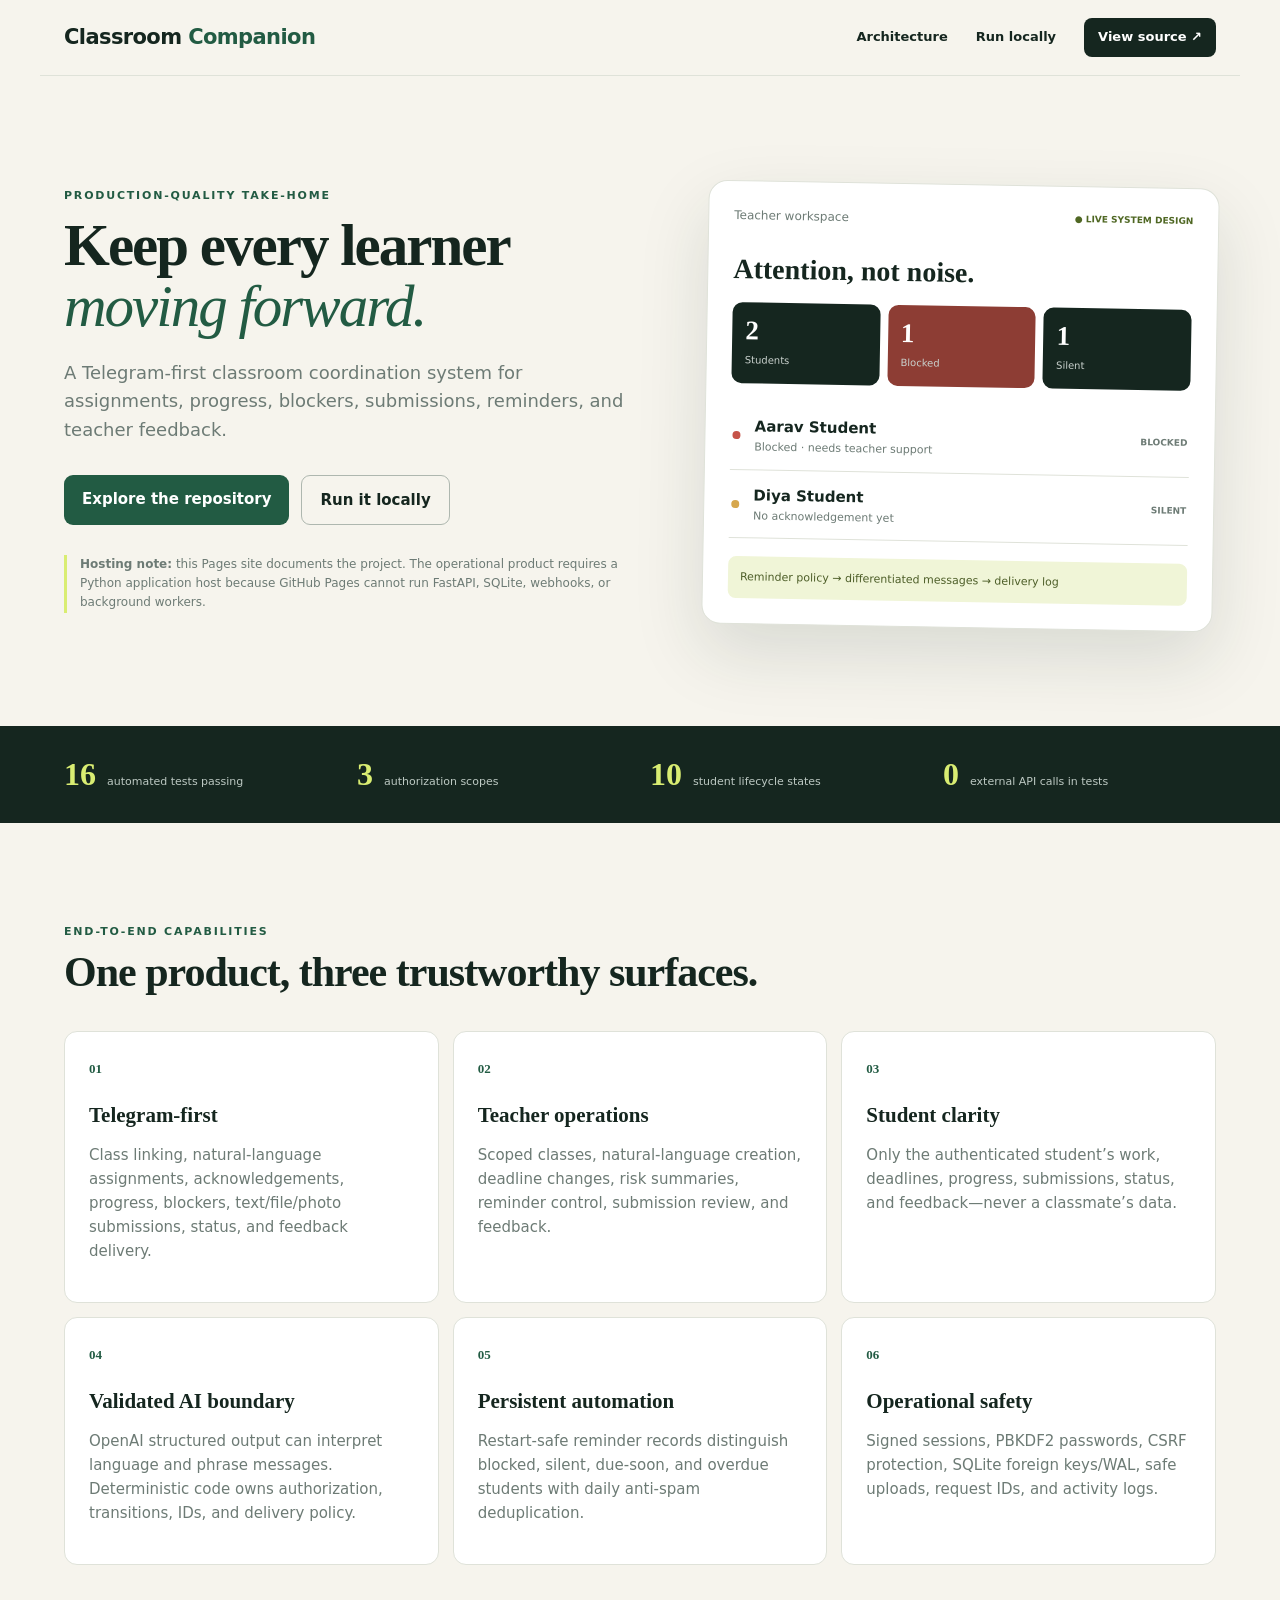
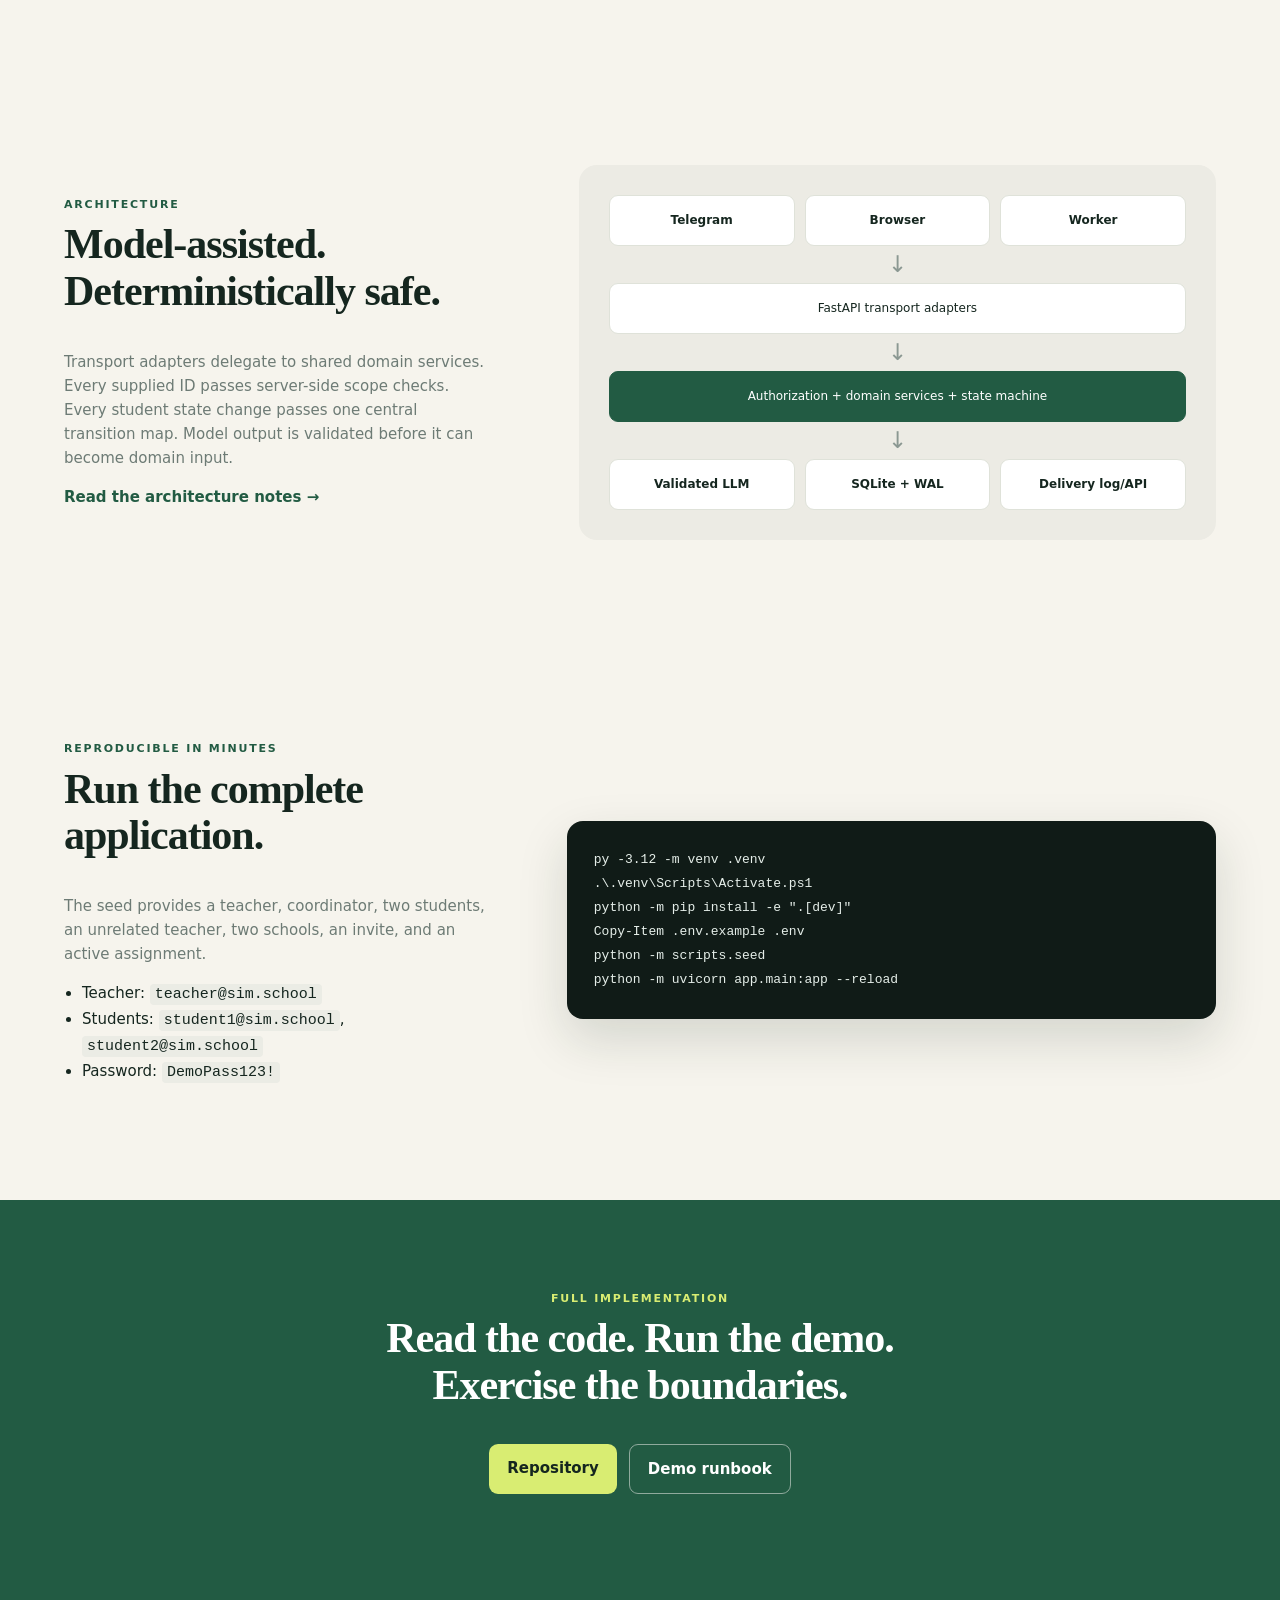
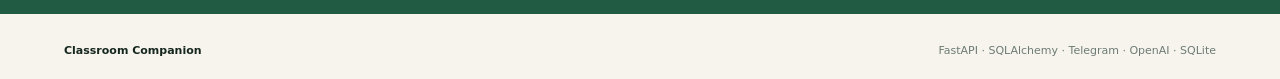
==== site/index.html @ 124a56d0 "docs: add GitHub Pages project site" ====
<!doctype html>
<html lang="en">
<head>
  <meta charset="utf-8">
  <meta name="viewport" content="width=device-width, initial-scale=1">
  <meta name="description" content="Classroom Companion — a Telegram-first classroom coordination system built with FastAPI, SQLAlchemy, OpenAI, and SQLite.">
  <title>Classroom Companion · Engineering Project</title>
  <link rel="icon" href="favicon.svg" type="image/svg+xml">
  <link rel="stylesheet" href="styles.css">
</head>
<body>
  <nav>
    <a class="brand" href="#top">Classroom <span>Companion</span></a>
    <div>
      <a href="#architecture">Architecture</a>
      <a href="#run">Run locally</a>
      <a class="nav-cta" href="https://github.com/karthikLagudu/classroom-companion">View source ↗</a>
    </div>
  </nav>

  <main id="top">
    <section class="hero">
      <div class="hero-copy">
        <p class="eyebrow">PRODUCTION-QUALITY TAKE-HOME</p>
        <h1>Keep every learner<br><em>moving forward.</em></h1>
        <p class="lede">A Telegram-first classroom coordination system for assignments, progress, blockers, submissions, reminders, and teacher feedback.</p>
        <div class="actions">
          <a class="primary" href="https://github.com/karthikLagudu/classroom-companion">Explore the repository</a>
          <a class="secondary" href="#run">Run it locally</a>
        </div>
        <p class="hosting-note"><strong>Hosting note:</strong> this Pages site documents the project. The operational product requires a Python application host because GitHub Pages cannot run FastAPI, SQLite, webhooks, or background workers.</p>
      </div>
      <div class="product-card">
        <div class="card-top"><span>Teacher workspace</span><b>● LIVE SYSTEM DESIGN</b></div>
        <h2>Attention, not noise.</h2>
        <div class="metrics">
          <div><strong>2</strong><span>Students</span></div>
          <div class="risk"><strong>1</strong><span>Blocked</span></div>
          <div><strong>1</strong><span>Silent</span></div>
        </div>
        <div class="student"><i class="blocked"></i><p><strong>Aarav Student</strong><span>Blocked · needs teacher support</span></p><b>BLOCKED</b></div>
        <div class="student"><i class="silent"></i><p><strong>Diya Student</strong><span>No acknowledgement yet</span></p><b>SILENT</b></div>
        <div class="delivery">Reminder policy → differentiated messages → delivery log</div>
      </div>
    </section>

    <section class="proof">
      <div><strong>16</strong><span>automated tests passing</span></div>
      <div><strong>3</strong><span>authorization scopes</span></div>
      <div><strong>10</strong><span>student lifecycle states</span></div>
      <div><strong>0</strong><span>external API calls in tests</span></div>
    </section>

    <section class="section" id="capabilities">
      <p class="eyebrow">END-TO-END CAPABILITIES</p>
      <h2>One product, three trustworthy surfaces.</h2>
      <div class="feature-grid">
        <article><span>01</span><h3>Telegram-first</h3><p>Class linking, natural-language assignments, acknowledgements, progress, blockers, text/file/photo submissions, status, and feedback delivery.</p></article>
        <article><span>02</span><h3>Teacher operations</h3><p>Scoped classes, natural-language creation, deadline changes, risk summaries, reminder control, submission review, and feedback.</p></article>
        <article><span>03</span><h3>Student clarity</h3><p>Only the authenticated student’s work, deadlines, progress, submissions, status, and feedback—never a classmate’s data.</p></article>
        <article><span>04</span><h3>Validated AI boundary</h3><p>OpenAI structured output can interpret language and phrase messages. Deterministic code owns authorization, transitions, IDs, and delivery policy.</p></article>
        <article><span>05</span><h3>Persistent automation</h3><p>Restart-safe reminder records distinguish blocked, silent, due-soon, and overdue students with daily anti-spam deduplication.</p></article>
        <article><span>06</span><h3>Operational safety</h3><p>Signed sessions, PBKDF2 passwords, CSRF protection, SQLite foreign keys/WAL, safe uploads, request IDs, and activity logs.</p></article>
      </div>
    </section>

    <section class="section architecture" id="architecture">
      <div>
        <p class="eyebrow">ARCHITECTURE</p>
        <h2>Model-assisted.<br>Deterministically safe.</h2>
        <p>Transport adapters delegate to shared domain services. Every supplied ID passes server-side scope checks. Every student state change passes one central transition map. Model output is validated before it can become domain input.</p>
        <a class="text-link" href="https://github.com/karthikLagudu/classroom-companion/blob/main/ARCHITECTURE.md">Read the architecture notes →</a>
      </div>
      <div class="flow" aria-label="Application architecture diagram">
        <div class="flow-row"><b>Telegram</b><b>Browser</b><b>Worker</b></div>
        <span>↓</span>
        <div class="flow-box">FastAPI transport adapters</div>
        <span>↓</span>
        <div class="flow-box accent">Authorization + domain services + state machine</div>
        <span>↓</span>
        <div class="flow-row"><b>Validated LLM</b><b>SQLite + WAL</b><b>Delivery log/API</b></div>
      </div>
    </section>

    <section class="section run" id="run">
      <div>
        <p class="eyebrow">REPRODUCIBLE IN MINUTES</p>
        <h2>Run the complete application.</h2>
        <p>The seed provides a teacher, coordinator, two students, an unrelated teacher, two schools, an invite, and an active assignment.</p>
        <ul>
          <li>Teacher: <code>teacher@sim.school</code></li>
          <li>Students: <code>student1@sim.school</code>, <code>student2@sim.school</code></li>
          <li>Password: <code>DemoPass123!</code></li>
        </ul>
      </div>
      <pre><code>py -3.12 -m venv .venv
.\.venv\Scripts\Activate.ps1
python -m pip install -e ".[dev]"
Copy-Item .env.example .env
python -m scripts.seed
python -m uvicorn app.main:app --reload</code></pre>
    </section>

    <section class="cta">
      <p class="eyebrow">FULL IMPLEMENTATION</p>
      <h2>Read the code. Run the demo.<br>Exercise the boundaries.</h2>
      <div class="actions">
        <a class="primary" href="https://github.com/karthikLagudu/classroom-companion">Repository</a>
        <a class="secondary light" href="https://github.com/karthikLagudu/classroom-companion/blob/main/DEMO.md">Demo runbook</a>
      </div>
    </section>
  </main>

  <footer><span>Classroom Companion</span><span>FastAPI · SQLAlchemy · Telegram · OpenAI · SQLite</span></footer>
</body>
</html>
---- site/styles.css ----
:root{--ink:#15261f;--green:#225b43;--lime:#d9ed72;--paper:#f6f4ed;--card:#fff;--muted:#6d7b75;--line:#dfe2d9;--red:#8d3d34}*{box-sizing:border-box}html{scroll-behavior:smooth}body{margin:0;background:var(--paper);color:var(--ink);font:15px/1.6 Inter,ui-sans-serif,system-ui,-apple-system,"Segoe UI",sans-serif}nav{height:76px;max-width:1200px;margin:auto;padding:0 24px;display:flex;align-items:center;justify-content:space-between;border-bottom:1px solid var(--line)}nav>div{display:flex;align-items:center;gap:28px}nav a{color:var(--ink);text-decoration:none;font-size:13px;font-weight:750}.brand{font-size:21px!important;font-weight:900!important;letter-spacing:-.6px}.brand span{color:var(--green)}.nav-cta{background:var(--ink);color:white!important;padding:9px 14px;border-radius:8px}main{overflow:hidden}.hero{max-width:1200px;margin:auto;min-height:650px;padding:82px 24px 72px;display:grid;grid-template-columns:1.05fr .95fr;gap:76px;align-items:center}.eyebrow{font-size:11px!important;letter-spacing:1.8px;font-weight:900;color:var(--green)!important;margin:0 0 8px!important}.hero h1{font:700 59px/1.03 Georgia,serif;letter-spacing:-2px;margin:10px 0 22px}.hero h1 em{color:var(--green);font-weight:400}.lede{color:var(--muted);font-size:18px;max-width:620px}.actions{display:flex;gap:12px;margin:30px 0}.actions a{padding:12px 18px;border-radius:9px;text-decoration:none;font-weight:850}.primary{background:var(--green);color:white}.secondary{border:1px solid #aeb7af;color:var(--ink)}.hosting-note{max-width:620px;font-size:12px;color:var(--muted);border-left:3px solid var(--lime);padding-left:13px}.product-card{background:var(--card);border:1px solid var(--line);border-radius:19px;padding:25px;box-shadow:0 28px 70px rgba(26,47,38,.13);transform:rotate(1deg)}.card-top{display:flex;justify-content:space-between;font-size:12px;color:var(--muted)}.card-top b{font-size:9px;color:#4f6723}.product-card h2{font:700 28px Georgia,serif;margin:28px 0 17px}.metrics{display:grid;grid-template-columns:repeat(3,1fr);gap:8px;margin-bottom:18px}.metrics div{background:var(--ink);color:white;border-radius:10px;padding:13px}.metrics .risk{background:var(--red)}.metrics strong{display:block;font:700 27px Georgia,serif}.metrics span{font-size:10px;color:#c9d1cd}.student{display:grid;grid-template-columns:10px 1fr auto;gap:12px;align-items:center;padding:13px 2px;border-bottom:1px solid var(--line)}.student i{width:8px;height:8px;border-radius:50%}.student i.blocked{background:#c65349}.student i.silent{background:#d6a74d}.student p{margin:0;display:flex;flex-direction:column}.student p span{font-size:11px;color:var(--muted)}.student>b{font-size:9px;color:var(--muted)}.delivery{margin-top:18px;background:#f0f5d7;padding:12px;border-radius:8px;font-size:11px;color:#4d5e28}.proof{background:var(--ink);color:white;display:grid;grid-template-columns:repeat(4,1fr);padding:30px max(24px,calc((100vw - 1152px)/2));gap:20px}.proof div{display:flex;align-items:baseline;gap:11px}.proof strong{font:700 32px Georgia,serif;color:var(--lime)}.proof span{font-size:11px;color:#bdc9c3}.section{max-width:1200px;margin:auto;padding:100px 24px}.section>h2,.architecture h2,.run h2,.cta h2{font:700 42px/1.1 Georgia,serif;letter-spacing:-1px;margin:8px 0 36px}.feature-grid{display:grid;grid-template-columns:repeat(3,1fr);gap:14px}.feature-grid article{background:var(--card);border:1px solid var(--line);border-radius:13px;padding:24px;min-height:225px}.feature-grid article>span{font:700 13px Georgia,serif;color:var(--green)}.feature-grid h3{font:700 21px Georgia,serif;margin:23px 0 9px}.feature-grid p,.architecture p,.run p{color:var(--muted)}.architecture{display:grid;grid-template-columns:.8fr 1.2fr;gap:90px;align-items:center}.text-link{color:var(--green);font-weight:850;text-decoration:none}.flow{text-align:center;background:#ecebe4;border-radius:18px;padding:30px}.flow>span{display:block;color:#8b9892;font-size:23px}.flow-row{display:grid;grid-template-columns:repeat(3,1fr);gap:10px}.flow-row b,.flow-box{background:white;border:1px solid var(--line);border-radius:9px;padding:15px;font-size:12px}.flow-box.accent{background:var(--green);color:white;border-color:var(--green)}.run{display:grid;grid-template-columns:.8fr 1.2fr;gap:70px;align-items:center}.run ul{padding-left:18px}.run code{background:#ebece5;border-radius:4px;padding:2px 5px}.run pre{background:#101b17;color:#e5eee9;border-radius:16px;padding:27px;overflow:auto;box-shadow:0 20px 50px rgba(20,38,30,.15)}.run pre code{background:none;padding:0;font:13px/1.8 "Cascadia Code",Consolas,monospace}.cta{background:var(--green);color:white;text-align:center;padding:90px 24px}.cta .eyebrow{color:var(--lime)!important}.cta .secondary.light{color:white;border-color:#90aa9d}.cta .actions{justify-content:center}.cta .primary{background:var(--lime);color:var(--ink)}footer{max-width:1200px;margin:auto;padding:28px 24px;display:flex;justify-content:space-between;color:var(--muted);font-size:11px}footer span:first-child{font-weight:900;color:var(--ink)}@media(max-width:800px){nav>div>a:not(.nav-cta){display:none}.hero,.architecture,.run{grid-template-columns:1fr;gap:38px}.hero{padding-top:55px}.hero h1{font-size:43px}.proof{grid-template-columns:1fr 1fr}.feature-grid{grid-template-columns:1fr}.section{padding:70px 18px}.section>h2,.architecture h2,.run h2,.cta h2{font-size:34px}.product-card{transform:none}.flow-row{grid-template-columns:1fr}.actions{flex-wrap:wrap}footer{flex-direction:column;gap:8px}}
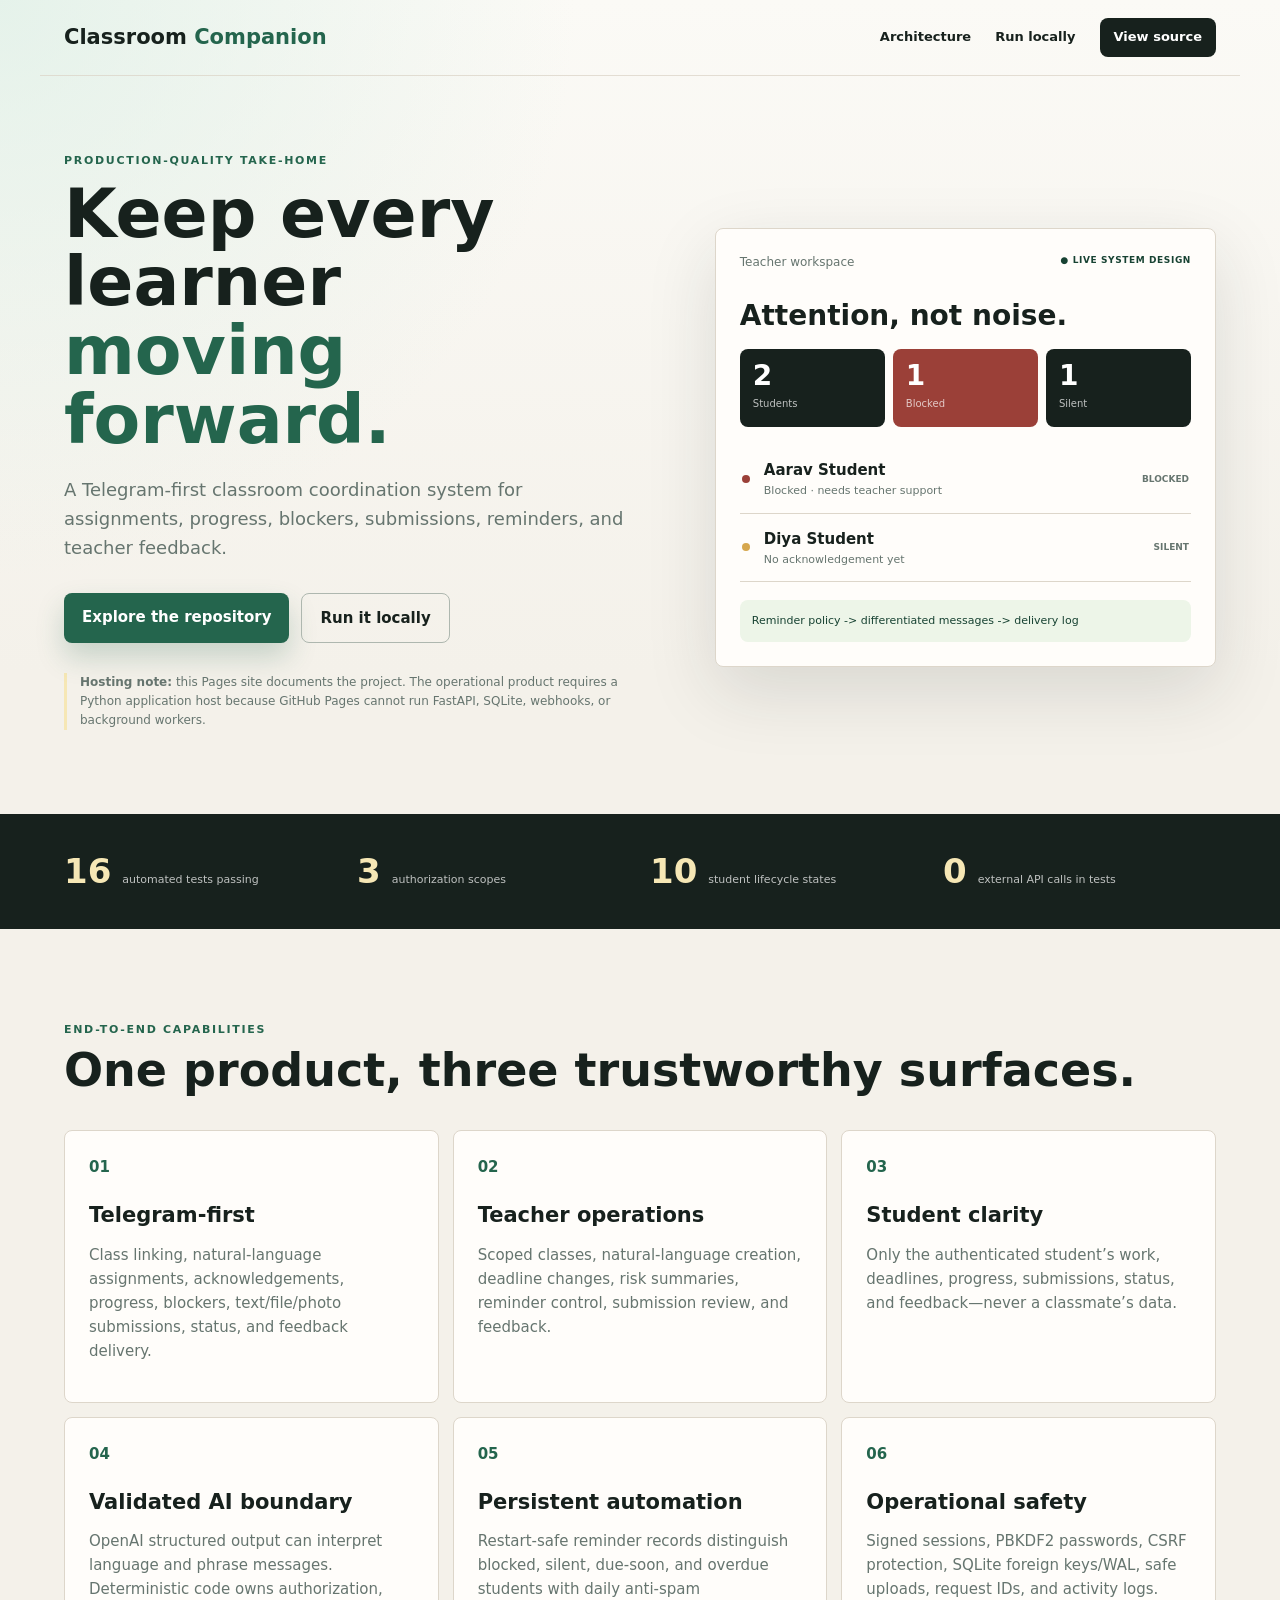
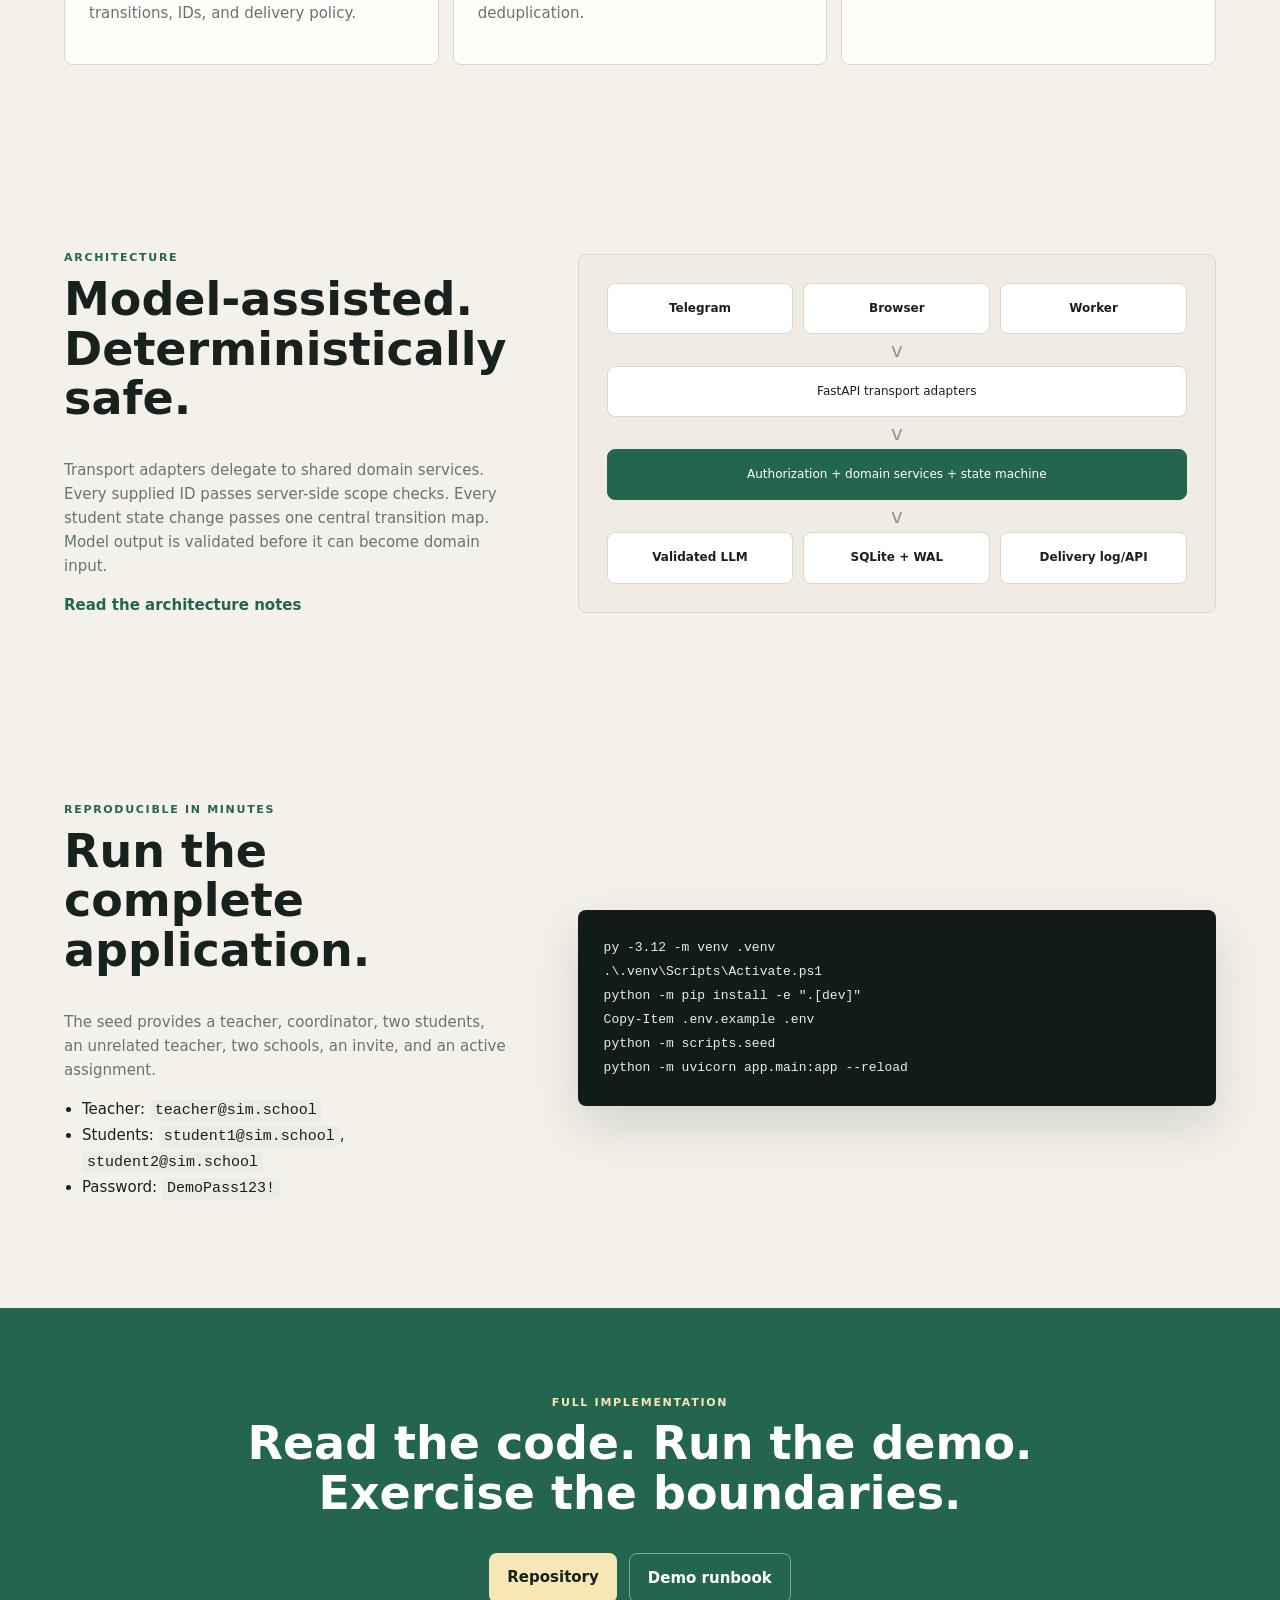
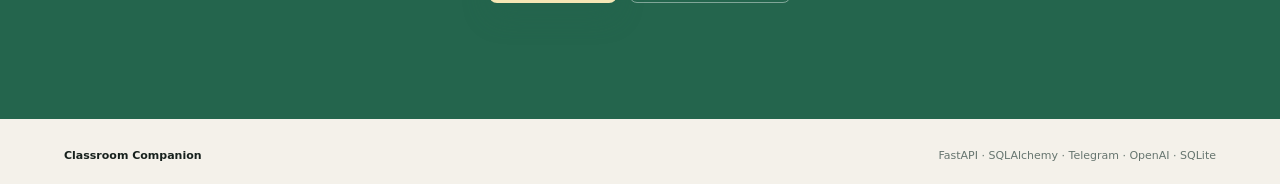
==== commit d785c172: "feat: improve application UI and pages experience" ====
--- a/site/index.html
+++ b/site/index.html
@@ -14,7 +14,7 @@
     <div>
       <a href="#architecture">Architecture</a>
       <a href="#run">Run locally</a>
-      <a class="nav-cta" href="https://github.com/karthikLagudu/classroom-companion">View source ↗</a>
+      <a class="nav-cta" href="https://github.com/karthikLagudu/classroom-companion">View source</a>
     </div>
   </nav>
 
@@ -22,7 +22,7 @@
     <section class="hero">
       <div class="hero-copy">
         <p class="eyebrow">PRODUCTION-QUALITY TAKE-HOME</p>
-        <h1>Keep every learner<br><em>moving forward.</em></h1>
+        <h1>Keep every learner <em>moving forward.</em></h1>
         <p class="lede">A Telegram-first classroom coordination system for assignments, progress, blockers, submissions, reminders, and teacher feedback.</p>
         <div class="actions">
           <a class="primary" href="https://github.com/karthikLagudu/classroom-companion">Explore the repository</a>
@@ -30,7 +30,7 @@
         </div>
         <p class="hosting-note"><strong>Hosting note:</strong> this Pages site documents the project. The operational product requires a Python application host because GitHub Pages cannot run FastAPI, SQLite, webhooks, or background workers.</p>
       </div>
-      <div class="product-card">
+      <div class="product-card" aria-label="Classroom Companion teacher dashboard preview">
         <div class="card-top"><span>Teacher workspace</span><b>● LIVE SYSTEM DESIGN</b></div>
         <h2>Attention, not noise.</h2>
         <div class="metrics">
@@ -40,7 +40,7 @@
         </div>
         <div class="student"><i class="blocked"></i><p><strong>Aarav Student</strong><span>Blocked · needs teacher support</span></p><b>BLOCKED</b></div>
         <div class="student"><i class="silent"></i><p><strong>Diya Student</strong><span>No acknowledgement yet</span></p><b>SILENT</b></div>
-        <div class="delivery">Reminder policy → differentiated messages → delivery log</div>
+        <div class="delivery">Reminder policy -> differentiated messages -> delivery log</div>
       </div>
     </section>
 
@@ -69,15 +69,15 @@
         <p class="eyebrow">ARCHITECTURE</p>
         <h2>Model-assisted.<br>Deterministically safe.</h2>
         <p>Transport adapters delegate to shared domain services. Every supplied ID passes server-side scope checks. Every student state change passes one central transition map. Model output is validated before it can become domain input.</p>
-        <a class="text-link" href="https://github.com/karthikLagudu/classroom-companion/blob/main/ARCHITECTURE.md">Read the architecture notes →</a>
+        <a class="text-link" href="https://github.com/karthikLagudu/classroom-companion/blob/main/ARCHITECTURE.md">Read the architecture notes</a>
       </div>
       <div class="flow" aria-label="Application architecture diagram">
         <div class="flow-row"><b>Telegram</b><b>Browser</b><b>Worker</b></div>
-        <span>↓</span>
+        <span>v</span>
         <div class="flow-box">FastAPI transport adapters</div>
-        <span>↓</span>
+        <span>v</span>
         <div class="flow-box accent">Authorization + domain services + state machine</div>
-        <span>↓</span>
+        <span>v</span>
         <div class="flow-row"><b>Validated LLM</b><b>SQLite + WAL</b><b>Delivery log/API</b></div>
       </div>
     </section>
--- a/site/styles.css
+++ b/site/styles.css
@@ -1,2 +1,482 @@
-:root{--ink:#15261f;--green:#225b43;--lime:#d9ed72;--paper:#f6f4ed;--card:#fff;--muted:#6d7b75;--line:#dfe2d9;--red:#8d3d34}*{box-sizing:border-box}html{scroll-behavior:smooth}body{margin:0;background:var(--paper);color:var(--ink);font:15px/1.6 Inter,ui-sans-serif,system-ui,-apple-system,"Segoe UI",sans-serif}nav{height:76px;max-width:1200px;margin:auto;padding:0 24px;display:flex;align-items:center;justify-content:space-between;border-bottom:1px solid var(--line)}nav>div{display:flex;align-items:center;gap:28px}nav a{color:var(--ink);text-decoration:none;font-size:13px;font-weight:750}.brand{font-size:21px!important;font-weight:900!important;letter-spacing:-.6px}.brand span{color:var(--green)}.nav-cta{background:var(--ink);color:white!important;padding:9px 14px;border-radius:8px}main{overflow:hidden}.hero{max-width:1200px;margin:auto;min-height:650px;padding:82px 24px 72px;display:grid;grid-template-columns:1.05fr .95fr;gap:76px;align-items:center}.eyebrow{font-size:11px!important;letter-spacing:1.8px;font-weight:900;color:var(--green)!important;margin:0 0 8px!important}.hero h1{font:700 59px/1.03 Georgia,serif;letter-spacing:-2px;margin:10px 0 22px}.hero h1 em{color:var(--green);font-weight:400}.lede{color:var(--muted);font-size:18px;max-width:620px}.actions{display:flex;gap:12px;margin:30px 0}.actions a{padding:12px 18px;border-radius:9px;text-decoration:none;font-weight:850}.primary{background:var(--green);color:white}.secondary{border:1px solid #aeb7af;color:var(--ink)}.hosting-note{max-width:620px;font-size:12px;color:var(--muted);border-left:3px solid var(--lime);padding-left:13px}.product-card{background:var(--card);border:1px solid var(--line);border-radius:19px;padding:25px;box-shadow:0 28px 70px rgba(26,47,38,.13);transform:rotate(1deg)}.card-top{display:flex;justify-content:space-between;font-size:12px;color:var(--muted)}.card-top b{font-size:9px;color:#4f6723}.product-card h2{font:700 28px Georgia,serif;margin:28px 0 17px}.metrics{display:grid;grid-template-columns:repeat(3,1fr);gap:8px;margin-bottom:18px}.metrics div{background:var(--ink);color:white;border-radius:10px;padding:13px}.metrics .risk{background:var(--red)}.metrics strong{display:block;font:700 27px Georgia,serif}.metrics span{font-size:10px;color:#c9d1cd}.student{display:grid;grid-template-columns:10px 1fr auto;gap:12px;align-items:center;padding:13px 2px;border-bottom:1px solid var(--line)}.student i{width:8px;height:8px;border-radius:50%}.student i.blocked{background:#c65349}.student i.silent{background:#d6a74d}.student p{margin:0;display:flex;flex-direction:column}.student p span{font-size:11px;color:var(--muted)}.student>b{font-size:9px;color:var(--muted)}.delivery{margin-top:18px;background:#f0f5d7;padding:12px;border-radius:8px;font-size:11px;color:#4d5e28}.proof{background:var(--ink);color:white;display:grid;grid-template-columns:repeat(4,1fr);padding:30px max(24px,calc((100vw - 1152px)/2));gap:20px}.proof div{display:flex;align-items:baseline;gap:11px}.proof strong{font:700 32px Georgia,serif;color:var(--lime)}.proof span{font-size:11px;color:#bdc9c3}.section{max-width:1200px;margin:auto;padding:100px 24px}.section>h2,.architecture h2,.run h2,.cta h2{font:700 42px/1.1 Georgia,serif;letter-spacing:-1px;margin:8px 0 36px}.feature-grid{display:grid;grid-template-columns:repeat(3,1fr);gap:14px}.feature-grid article{background:var(--card);border:1px solid var(--line);border-radius:13px;padding:24px;min-height:225px}.feature-grid article>span{font:700 13px Georgia,serif;color:var(--green)}.feature-grid h3{font:700 21px Georgia,serif;margin:23px 0 9px}.feature-grid p,.architecture p,.run p{color:var(--muted)}.architecture{display:grid;grid-template-columns:.8fr 1.2fr;gap:90px;align-items:center}.text-link{color:var(--green);font-weight:850;text-decoration:none}.flow{text-align:center;background:#ecebe4;border-radius:18px;padding:30px}.flow>span{display:block;color:#8b9892;font-size:23px}.flow-row{display:grid;grid-template-columns:repeat(3,1fr);gap:10px}.flow-row b,.flow-box{background:white;border:1px solid var(--line);border-radius:9px;padding:15px;font-size:12px}.flow-box.accent{background:var(--green);color:white;border-color:var(--green)}.run{display:grid;grid-template-columns:.8fr 1.2fr;gap:70px;align-items:center}.run ul{padding-left:18px}.run code{background:#ebece5;border-radius:4px;padding:2px 5px}.run pre{background:#101b17;color:#e5eee9;border-radius:16px;padding:27px;overflow:auto;box-shadow:0 20px 50px rgba(20,38,30,.15)}.run pre code{background:none;padding:0;font:13px/1.8 "Cascadia Code",Consolas,monospace}.cta{background:var(--green);color:white;text-align:center;padding:90px 24px}.cta .eyebrow{color:var(--lime)!important}.cta .secondary.light{color:white;border-color:#90aa9d}.cta .actions{justify-content:center}.cta .primary{background:var(--lime);color:var(--ink)}footer{max-width:1200px;margin:auto;padding:28px 24px;display:flex;justify-content:space-between;color:var(--muted);font-size:11px}footer span:first-child{font-weight:900;color:var(--ink)}@media(max-width:800px){nav>div>a:not(.nav-cta){display:none}.hero,.architecture,.run{grid-template-columns:1fr;gap:38px}.hero{padding-top:55px}.hero h1{font-size:43px}.proof{grid-template-columns:1fr 1fr}.feature-grid{grid-template-columns:1fr}.section{padding:70px 18px}.section>h2,.architecture h2,.run h2,.cta h2{font-size:34px}.product-card{transform:none}.flow-row{grid-template-columns:1fr}.actions{flex-wrap:wrap}footer{flex-direction:column;gap:8px}}
-
+:root {
+  --ink: #17211d;
+  --green: #24654d;
+  --green-ink: #174232;
+  --mint: #dff0e7;
+  --paper: #f4f1ea;
+  --card: #fffdfa;
+  --muted: #66756f;
+  --line: #ddd6ca;
+  --red: #9b4038;
+  --gold: #f6e7b5;
+  --shadow: 0 24px 70px rgba(32, 39, 35, 0.13);
+}
+
+* {
+  box-sizing: border-box;
+}
+
+html {
+  scroll-behavior: smooth;
+}
+
+body {
+  margin: 0;
+  background:
+    radial-gradient(circle at top left, rgba(223, 240, 231, 0.78), transparent 36rem),
+    linear-gradient(180deg, #fbfaf6 0%, var(--paper) 42rem);
+  color: var(--ink);
+  font: 15px/1.6 Inter, ui-sans-serif, system-ui, -apple-system, "Segoe UI", sans-serif;
+}
+
+nav {
+  min-height: 76px;
+  max-width: 1200px;
+  margin: auto;
+  padding: 14px 24px;
+  display: flex;
+  align-items: center;
+  justify-content: space-between;
+  gap: 18px;
+  border-bottom: 1px solid rgba(221, 214, 202, 0.78);
+}
+
+nav > div {
+  display: flex;
+  align-items: center;
+  gap: 24px;
+}
+
+nav a {
+  color: var(--ink);
+  text-decoration: none;
+  font-size: 13px;
+  font-weight: 780;
+}
+
+.brand {
+  font-size: 21px !important;
+  font-weight: 900 !important;
+}
+
+.brand span {
+  color: var(--green);
+}
+
+.nav-cta,
+.primary,
+.secondary {
+  border-radius: 8px;
+}
+
+.nav-cta {
+  background: var(--ink);
+  color: white !important;
+  padding: 9px 14px;
+}
+
+main {
+  overflow: hidden;
+}
+
+.hero {
+  max-width: 1200px;
+  min-height: 650px;
+  margin: auto;
+  padding: 76px 24px 72px;
+  display: grid;
+  grid-template-columns: minmax(0, 1fr) minmax(360px, 0.86fr);
+  gap: 68px;
+  align-items: center;
+}
+
+.eyebrow {
+  margin: 0 0 8px !important;
+  color: var(--green) !important;
+  font-size: 11px !important;
+  font-weight: 900;
+  letter-spacing: 1.7px;
+  text-transform: uppercase;
+}
+
+.hero h1 {
+  margin: 10px 0 22px;
+  max-width: 680px;
+  font-size: clamp(44px, 6vw, 68px);
+  line-height: 1.01;
+  letter-spacing: 0;
+  font-weight: 900;
+}
+
+.hero h1 em {
+  color: var(--green);
+  font-style: normal;
+}
+
+.lede {
+  max-width: 620px;
+  color: var(--muted);
+  font-size: 18px;
+}
+
+.actions {
+  display: flex;
+  flex-wrap: wrap;
+  gap: 12px;
+  margin: 30px 0;
+}
+
+.actions a {
+  padding: 12px 18px;
+  text-decoration: none;
+  font-weight: 850;
+}
+
+.primary {
+  background: var(--green);
+  color: white;
+  box-shadow: 0 14px 28px rgba(36, 101, 77, 0.22);
+}
+
+.secondary {
+  border: 1px solid #aeb7af;
+  color: var(--ink);
+}
+
+.hosting-note {
+  max-width: 620px;
+  padding-left: 13px;
+  border-left: 3px solid var(--gold);
+  color: var(--muted);
+  font-size: 12px;
+}
+
+.product-card {
+  background: var(--card);
+  border: 1px solid var(--line);
+  border-radius: 8px;
+  padding: 24px;
+  box-shadow: var(--shadow);
+}
+
+.card-top {
+  display: flex;
+  justify-content: space-between;
+  gap: 12px;
+  color: var(--muted);
+  font-size: 12px;
+}
+
+.card-top b {
+  color: var(--green-ink);
+  font-size: 9px;
+  letter-spacing: 0.6px;
+}
+
+.product-card h2 {
+  margin: 28px 0 17px;
+  font-size: 28px;
+  line-height: 1.15;
+}
+
+.metrics {
+  display: grid;
+  grid-template-columns: repeat(3, 1fr);
+  gap: 8px;
+  margin-bottom: 18px;
+}
+
+.metrics div {
+  padding: 13px;
+  border-radius: 8px;
+  background: var(--ink);
+  color: white;
+}
+
+.metrics .risk {
+  background: var(--red);
+}
+
+.metrics strong {
+  display: block;
+  font-size: 28px;
+  line-height: 1;
+}
+
+.metrics span {
+  color: rgba(255, 255, 255, 0.72);
+  font-size: 10px;
+}
+
+.student {
+  display: grid;
+  grid-template-columns: 10px 1fr auto;
+  gap: 12px;
+  align-items: center;
+  padding: 13px 2px;
+  border-bottom: 1px solid var(--line);
+}
+
+.student i {
+  width: 8px;
+  height: 8px;
+  border-radius: 50%;
+}
+
+.student i.blocked {
+  background: var(--red);
+}
+
+.student i.silent {
+  background: #d6a74d;
+}
+
+.student p {
+  margin: 0;
+  display: flex;
+  flex-direction: column;
+}
+
+.student p span,
+.student > b {
+  color: var(--muted);
+  font-size: 11px;
+}
+
+.student > b {
+  font-size: 9px;
+}
+
+.delivery {
+  margin-top: 18px;
+  padding: 12px;
+  border-radius: 8px;
+  background: #edf5e8;
+  color: var(--green-ink);
+  font-size: 11px;
+}
+
+.proof {
+  display: grid;
+  grid-template-columns: repeat(4, 1fr);
+  gap: 20px;
+  padding: 30px max(24px, calc((100vw - 1152px) / 2));
+  background: var(--ink);
+  color: white;
+}
+
+.proof div {
+  display: flex;
+  align-items: baseline;
+  gap: 11px;
+}
+
+.proof strong {
+  color: var(--gold);
+  font-size: 34px;
+}
+
+.proof span {
+  color: rgba(255, 255, 255, 0.72);
+  font-size: 11px;
+}
+
+.section {
+  max-width: 1200px;
+  margin: auto;
+  padding: 92px 24px;
+}
+
+.section > h2,
+.architecture h2,
+.run h2,
+.cta h2 {
+  margin: 8px 0 34px;
+  font-size: clamp(32px, 4vw, 46px);
+  line-height: 1.08;
+  letter-spacing: 0;
+}
+
+.feature-grid {
+  display: grid;
+  grid-template-columns: repeat(3, 1fr);
+  gap: 14px;
+}
+
+.feature-grid article {
+  min-height: 225px;
+  padding: 24px;
+  border: 1px solid var(--line);
+  border-radius: 8px;
+  background: var(--card);
+}
+
+.feature-grid article > span {
+  color: var(--green);
+  font-weight: 900;
+}
+
+.feature-grid h3 {
+  margin: 24px 0 9px;
+  font-size: 21px;
+  line-height: 1.18;
+}
+
+.feature-grid p,
+.architecture p,
+.run p {
+  color: var(--muted);
+}
+
+.architecture,
+.run {
+  display: grid;
+  grid-template-columns: minmax(0, 0.82fr) minmax(0, 1.18fr);
+  gap: 70px;
+  align-items: center;
+}
+
+.text-link {
+  color: var(--green);
+  font-weight: 850;
+  text-decoration: none;
+}
+
+.flow {
+  padding: 28px;
+  border: 1px solid var(--line);
+  border-radius: 8px;
+  background: #f0ece4;
+  text-align: center;
+}
+
+.flow > span {
+  display: block;
+  color: #8b9892;
+  font-size: 20px;
+}
+
+.flow-row {
+  display: grid;
+  grid-template-columns: repeat(3, 1fr);
+  gap: 10px;
+}
+
+.flow-row b,
+.flow-box {
+  padding: 15px;
+  border: 1px solid var(--line);
+  border-radius: 8px;
+  background: white;
+  font-size: 12px;
+}
+
+.flow-box.accent {
+  background: var(--green);
+  border-color: var(--green);
+  color: white;
+}
+
+.run ul {
+  padding-left: 18px;
+}
+
+.run code {
+  padding: 2px 5px;
+  border-radius: 4px;
+  background: #ebece5;
+}
+
+.run pre {
+  overflow: auto;
+  padding: 26px;
+  border-radius: 8px;
+  background: #111b17;
+  color: #e5eee9;
+  box-shadow: 0 20px 50px rgba(20, 38, 30, 0.15);
+}
+
+.run pre code {
+  padding: 0;
+  background: none;
+  font: 13px/1.8 "Cascadia Code", Consolas, monospace;
+}
+
+.cta {
+  padding: 86px 24px;
+  background: var(--green);
+  color: white;
+  text-align: center;
+}
+
+.cta .eyebrow {
+  color: var(--gold) !important;
+}
+
+.cta .secondary.light {
+  border-color: rgba(255, 255, 255, 0.42);
+  color: white;
+}
+
+.cta .actions {
+  justify-content: center;
+}
+
+.cta .primary {
+  background: var(--gold);
+  color: var(--ink);
+}
+
+footer {
+  max-width: 1200px;
+  margin: auto;
+  padding: 28px 24px;
+  display: flex;
+  justify-content: space-between;
+  gap: 16px;
+  color: var(--muted);
+  font-size: 11px;
+}
+
+footer span:first-child {
+  color: var(--ink);
+  font-weight: 900;
+}
+
+@media (max-width: 860px) {
+  nav > div > a:not(.nav-cta) {
+    display: none;
+  }
+
+  .hero,
+  .architecture,
+  .run {
+    grid-template-columns: 1fr;
+    gap: 38px;
+  }
+
+  .hero {
+    min-height: auto;
+    padding-top: 52px;
+  }
+
+  .proof {
+    grid-template-columns: 1fr 1fr;
+  }
+
+  .feature-grid {
+    grid-template-columns: 1fr;
+  }
+
+  .section {
+    padding: 68px 18px;
+  }
+
+  .flow-row {
+    grid-template-columns: 1fr;
+  }
+
+  footer {
+    flex-direction: column;
+  }
+}
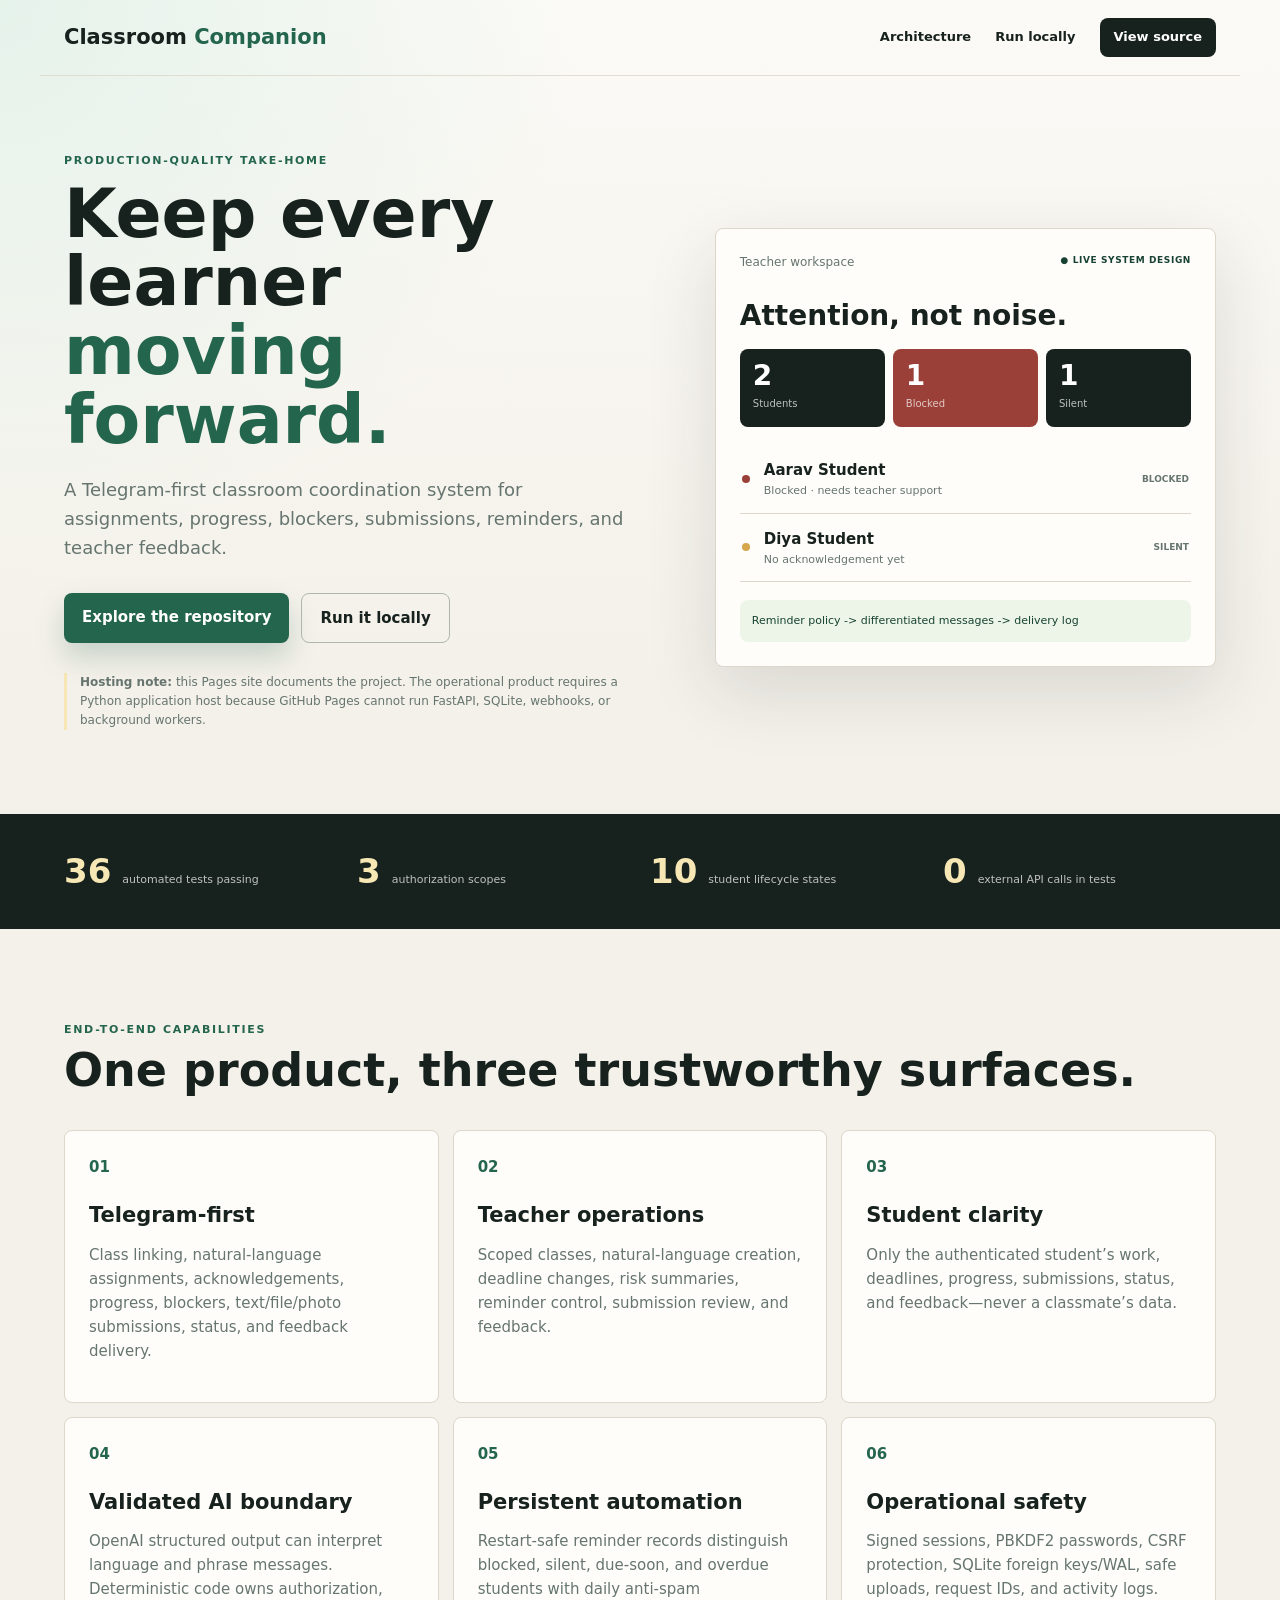
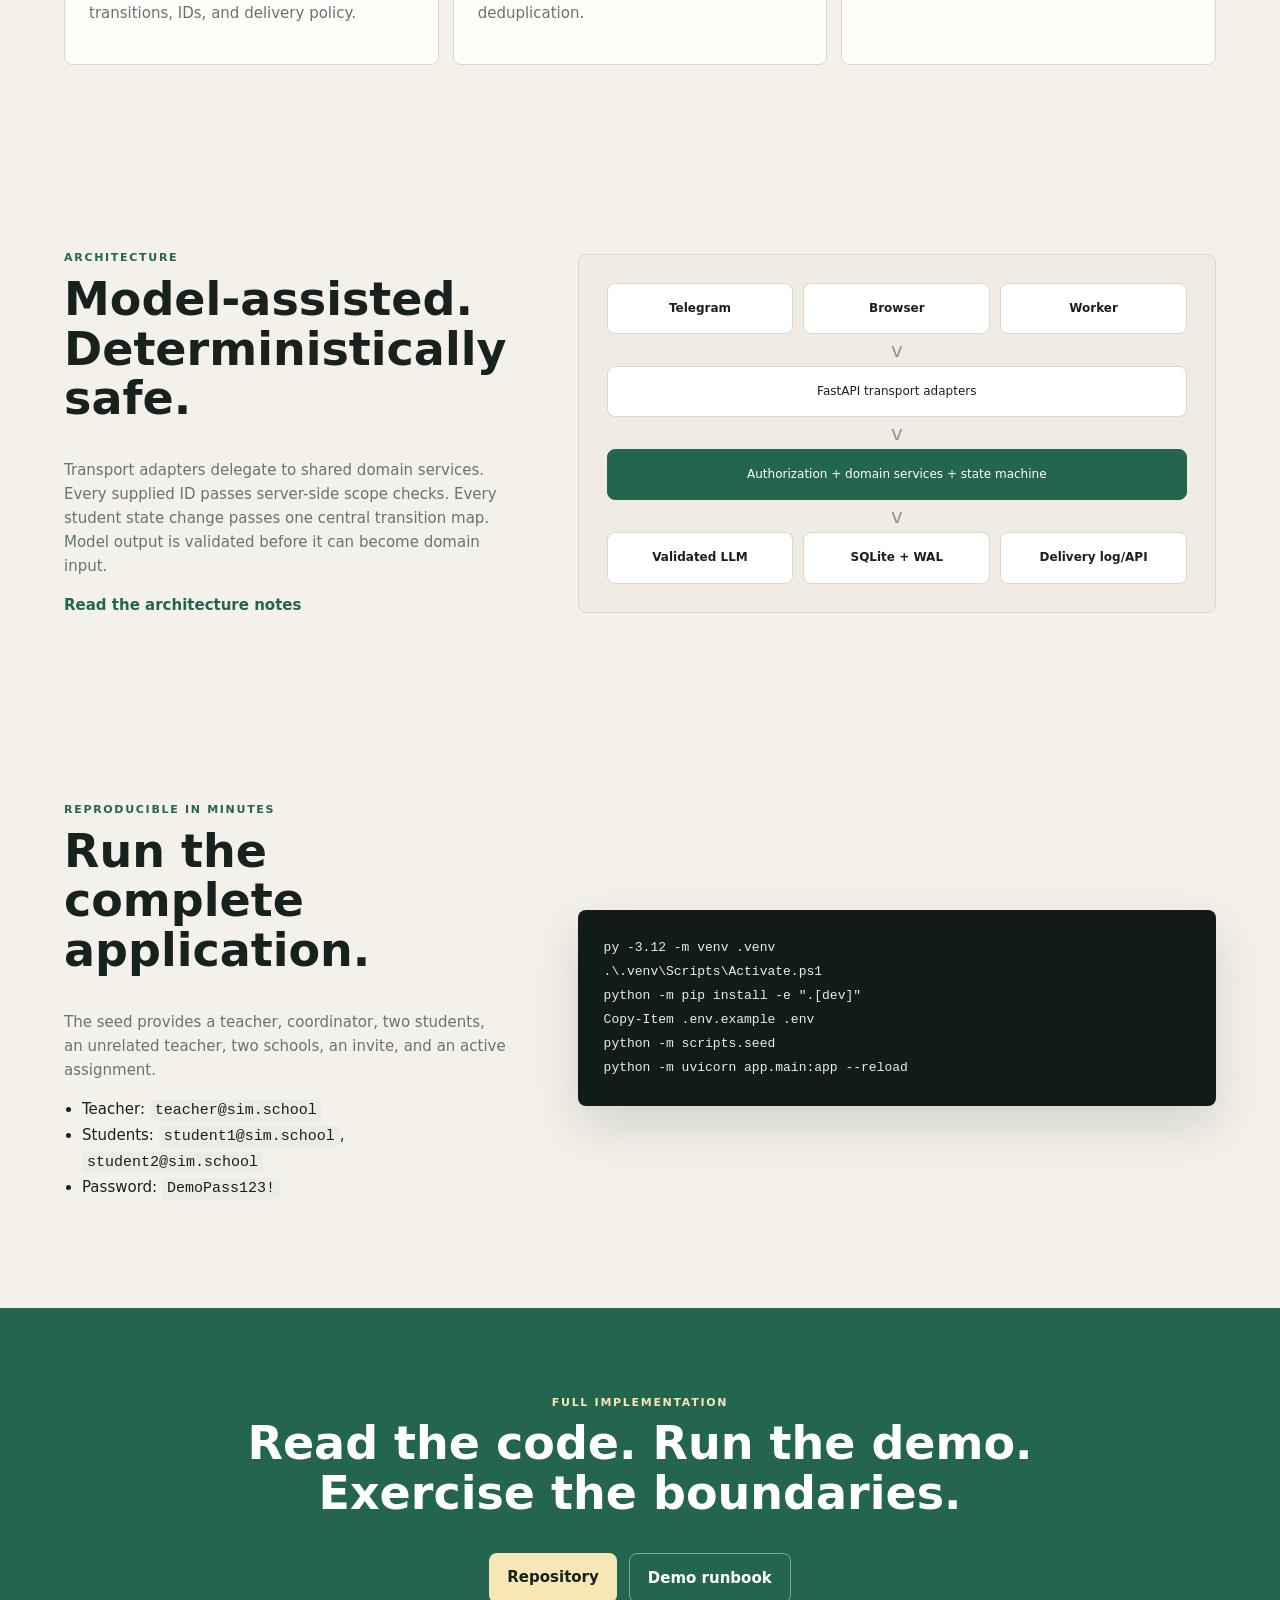
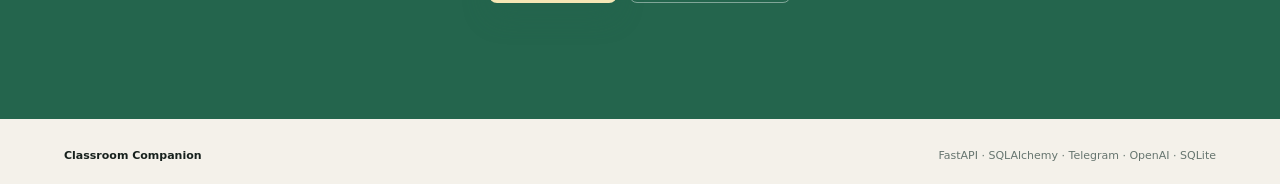
==== commit c6a539d8: "Refresh GitHub Pages landing page" ====
--- a/site/index.html
+++ b/site/index.html
@@ -45,7 +45,7 @@
     </section>
 
     <section class="proof">
-      <div><strong>16</strong><span>automated tests passing</span></div>
+      <div><strong>36</strong><span>automated tests passing</span></div>
       <div><strong>3</strong><span>authorization scopes</span></div>
       <div><strong>10</strong><span>student lifecycle states</span></div>
       <div><strong>0</strong><span>external API calls in tests</span></div>
